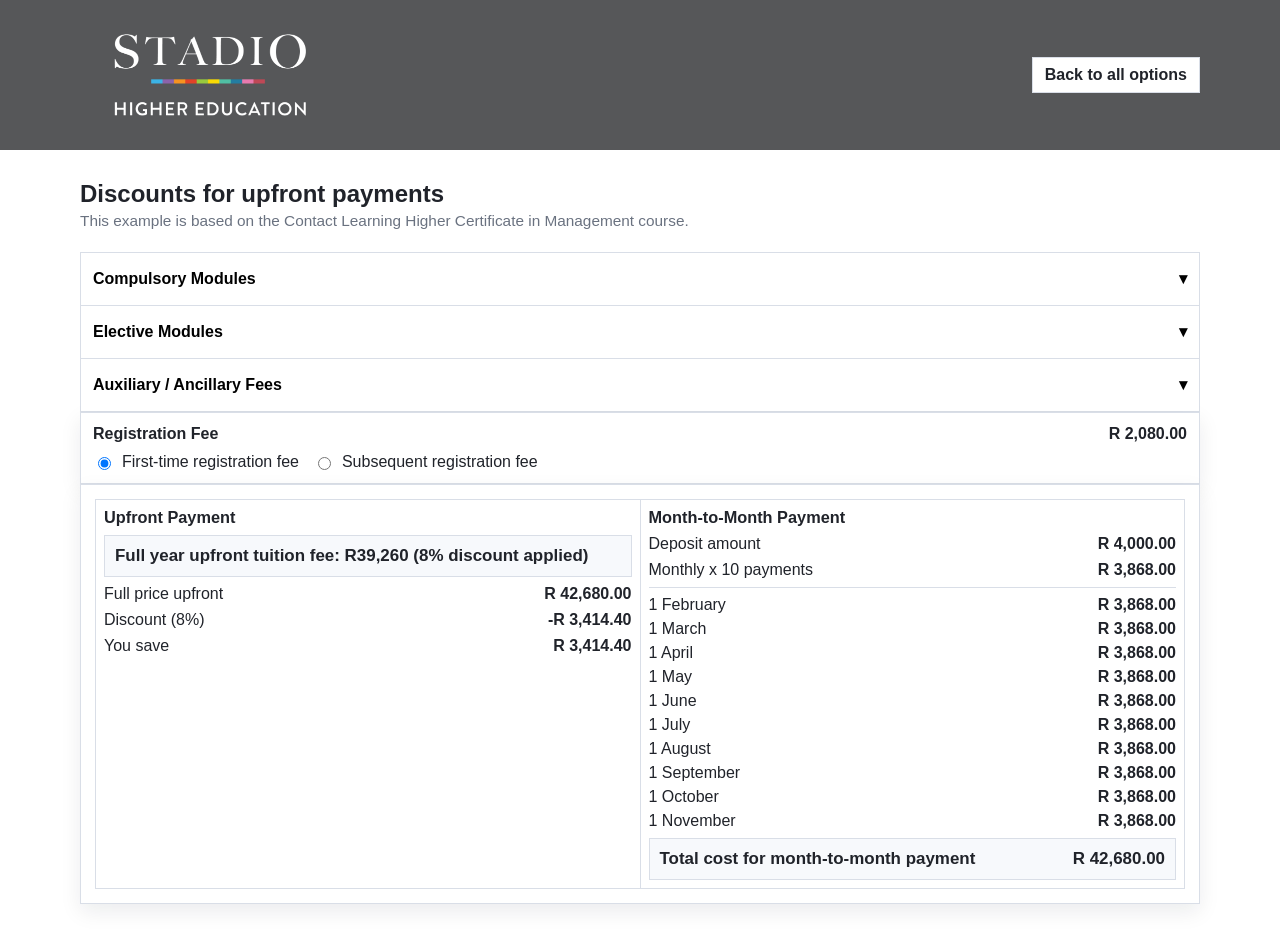
==== option-1.html @ c09cb2d3 "Update to landing and clean up of option 1" ====
<!doctype html>
<html lang="en">
<head>
  <meta charset="UTF-8" />
  <meta name="viewport" content="width=device-width, initial-scale=1.0" />
  <title>Option 1 | Fixed Discount View</title>
  <link rel="stylesheet" href="styles.css" />
</head>
<body>
  <header class="site-nav">
    <div class="shell">
      <div class="topbar">
        <img class="logo" src="stadio-logo-nav.png" alt="Stadio Higher Education logo" />
        <a class="back-link" href="index.html">Back to all options</a>
      </div>
    </div>
  </header>

  <main class="shell page-main">

    <section class="option1-heading-strip">
      <h1>Discounts for upfront payments</h1>
      <p class="option1-course-note">This example is based on the Contact Learning Higher Certificate in Management course.</p>
    </section>

    <section class="prototype opt1-edge">
      <section class="accordion">
        <button class="acc-btn" type="button" data-acc="opt1-compulsory-panel">Compulsory Modules <span>▾</span></button>
        <div class="acc-panel" id="opt1-compulsory-panel">
          <div class="option-list">
            <div class="option-item"><span>Entrepreneurship</span><strong>~R6,540</strong></div>
            <div class="option-item"><span>Fundamentals of Business Communication</span><strong>~R6,540</strong></div>
            <div class="option-item"><span>Fundamentals of Business Studies</span><strong>~R6,540</strong></div>
            <div class="option-item"><span>Management</span><strong>~R6,540</strong></div>
            <div class="option-item"><span>Project Management 1</span><strong>~R6,540</strong></div>
          </div>
        </div>
      </section>

      <section class="accordion">
        <button class="acc-btn" type="button" data-acc="opt1-elective-panel">Elective Modules <span>▾</span></button>
        <div class="acc-panel" id="opt1-elective-panel">
          <div class="option-list" id="opt1-electives">
            <div class="option-item"><label><input type="checkbox" data-price="6550" /> Introduction to Business Law</label><strong>~R6,550</strong></div>
            <div class="option-item"><label><input type="checkbox" data-price="6550" /> Logistics Management 1</label><strong>~R6,550</strong></div>
            <div class="option-item"><label><input type="checkbox" data-price="6550" /> Marketing Management</label><strong>~R6,550</strong></div>
          </div>
        </div>
      </section>

      <section class="accordion">
        <button class="acc-btn" type="button" data-acc="opt1-fee-panel">Auxiliary / Ancillary Fees <span>▾</span></button>
        <div class="acc-panel" id="opt1-fee-panel">
          <div class="option-list" id="opt1-fees">
            <div class="option-item"><label><input type="checkbox" data-price="900" /> Credit Accumulation and Transfer</label><strong>R900.00</strong></div>
            <div class="option-item"><label><input type="checkbox" data-price="1040" /> Recognition of Prior Learning</label><strong>R1,040.00</strong></div>
          </div>
        </div>
      </section>
    </section>

    <section class="registration-card opt1-registration" id="opt1-registration-card">
      <div class="registration-header-row">
        <div class="registration-title">Registration Fee</div>
        <div class="registration-header-amount" id="opt1-registration-value">R2,080.00</div>
      </div>
      <div class="registration-options">
        <label><input type="radio" name="opt1-registration" value="2080" checked /> First-time registration fee</label>
        <label><input type="radio" name="opt1-registration" value="2080" /> Subsequent registration fee</label>
      </div>
    </section>

    <section class="prototype opt1-pricing">
      <div class="split">
        <article class="col">
          <h3>Upfront Payment</h3>
          <div class="highlight">Full year upfront tuition fee: R39,260 (8% discount applied)</div>
          <div class="value-row"><span>Full price upfront</span><strong id="opt1-full-price">R42,680.00</strong></div>
          <div class="value-row"><span>Discount (8%)</span><strong id="opt1-discount-value">-R3,420.00</strong></div>
          <div class="value-row"><span>You save</span><strong id="opt1-save-value">R3,420.00</strong></div>
        </article>

        <article class="col">
          <h3>Month-to-Month Payment</h3>
          <div class="value-row"><span>Deposit amount</span><strong id="opt1-deposit">R4,000.00</strong></div>
          <div class="value-row"><span>Monthly x 10 payments</span><strong id="opt1-monthly">R3,868.00</strong></div>
          <div class="schedule-list" id="opt1-schedule"></div>
          <div class="highlight label-row">
            <span>Total cost for month-to-month payment</span>
            <strong id="opt1-monthly-total">R42,680.00</strong>
          </div>
        </article>
      </div>
    </section>
  </main>

  <script src="prototypes.js"></script>
</body>
</html>
---- styles.css ----
:root {
  --ink: #20232a;
  --muted: #6a7280;
  --line: #d9dee7;
  --panel: #ffffff;
  --soft: #f7f9fc;
  --btn: #565759;
  --shadow: 0 8px 20px rgba(16, 24, 40, 0.08);
}

* {
  box-sizing: border-box;
  border-radius: 0;
}

html,
body {
  margin: 0;
  padding: 0;
}

body {
  font-family: "Brandon Grotesque", Arial, sans-serif;
  color: var(--ink);
  background: #ffffff;
}

a {
  color: inherit;
  text-decoration: none;
}

.shell {
  width: min(1120px, 94vw);
  margin: 24px auto 36px;
}

.topbar {
  display: flex;
  align-items: center;
  justify-content: space-between;
  gap: 12px;
}

.logo {
  width: 260px;
  height: auto;
  display: block;
}

.back-link {
  border: 1px solid var(--line);
  padding: 8px 12px;
  background: #fff;
  font-weight: 600;
}

.site-nav {
  width: 100%;
  background: #565759;
}

.site-nav .shell {
  margin: 0 auto;
}

.site-nav .topbar {
  min-height: 74px;
}

.site-nav .back-link {
  background: #fff;
}

.page-main {
  margin-top: 20px;
}

.landing-main .standalone-heading {
  padding-top: 30px;
}

.standalone-heading {
  margin: 0 0 8px;
  font-size: clamp(1.6rem, 2.8vw, 2.15rem);
  font-weight: 700;
}

.standalone-subtext {
  margin: 0 0 18px;
  color: var(--muted);
  font-size: 1rem;
}

.cards {
  display: flex;
  flex-wrap: wrap;
  gap: 16px;
}

.card {
  flex: 1 1 calc(50% - 8px);
  min-width: 290px;
  border: 1px solid var(--line);
  background: #fff;
  padding: 16px;
  display: flex;
  flex-direction: column;
  gap: 10px;
  box-shadow: var(--shadow);
}

.card h2 {
  margin: 0;
  font-size: 1.12rem;
}

.card p {
  margin: 0;
  color: var(--muted);
}

.landing-main .card p {
  padding-bottom: 10px;
}

.btn,
button.btn {
  margin-top: auto;
  align-self: flex-start;
  min-height: 42px;
  min-width: 150px;
  padding: 0 16px;
  border: 1px solid var(--btn);
  background: var(--btn);
  color: #fff;
  font-weight: 700;
  letter-spacing: 0.02em;
  text-transform: uppercase;
  font-size: 0.8rem;
  cursor: pointer;
  display: inline-flex;
  align-items: center;
  justify-content: center;
  line-height: 1;
  text-align: center;
}

.landing-main .card .btn {
  margin-top: 10px;
}

.landing-main .standalone-subtext {
  padding-bottom: 14px;
  margin-bottom: 24px;
}

.landing-main .cards {
  padding-top: 8px;
}

.page-head {
  border: 1px solid var(--line);
  background: #fff;
  padding: 16px;
  margin-bottom: 14px;
  box-shadow: var(--shadow);
}

.page-head h1 {
  margin: 0 0 6px;
  font-size: clamp(1.35rem, 2.4vw, 1.9rem);
}

.page-head p {
  margin: 0;
  color: var(--muted);
}

.prototype {
  border: 1px solid var(--line);
  background: #fff;
  padding: 14px;
  display: flex;
  flex-direction: column;
  gap: 12px;
  box-shadow: var(--shadow);
}

.accordion {
  border: 1px solid var(--line);
  border-bottom: 0;
  background: #fff;
}

.accordion:last-child {
  border-bottom: 1px solid var(--line);
}

.acc-btn {
  width: 100%;
  border: 0;
  min-height: 52px;
  padding: 0 12px;
  background: #fff;
  font-weight: 700;
  text-align: left;
  display: flex;
  align-items: center;
  justify-content: space-between;
  cursor: pointer;
}

.acc-panel {
  display: none;
  border-top: 1px solid var(--line);
  background: var(--soft);
  padding: 10px;
}

.acc-panel.open {
  display: block;
}

.option-list {
  display: flex;
  flex-direction: column;
  gap: 8px;
}

.option-item {
  border: 1px solid var(--line);
  background: #fff;
  padding: 10px;
  display: flex;
  justify-content: space-between;
  align-items: center;
  gap: 8px;
}

.option-item label {
  display: inline-flex;
  align-items: center;
  gap: 8px;
}

.option-item input[type="checkbox"],
.option-item input[type="radio"] {
  accent-color: #2f343d;
}

.registration-card {
  border: 1px solid var(--line);
  background: #fff;
  padding: 12px;
  display: flex;
  flex-direction: column;
  gap: 10px;
  box-shadow: var(--shadow);
}

.registration-title {
  font-size: 1rem;
  font-weight: 700;
}

.registration-header-row {
  display: flex;
  align-items: center;
  justify-content: space-between;
  gap: 10px;
}

.registration-header-amount {
  font-size: 1rem;
  font-weight: 700;
}

.registration-options {
  display: flex;
  flex-wrap: wrap;
  gap: 14px;
}

.registration-options label {
  display: inline-flex;
  align-items: center;
  gap: 8px;
  font-weight: 600;
}

.registration-selected {
  font-weight: 700;
  color: #303844;
}

.controls {
  border: 1px solid var(--line);
  background: var(--soft);
  padding: 10px;
  display: flex;
  flex-wrap: wrap;
  gap: 12px;
}

.control {
  display: flex;
  align-items: center;
  gap: 8px;
  flex-wrap: wrap;
}

.control label {
  font-weight: 600;
}

input,
select,
button {
  font: inherit;
}

input[type="number"],
select {
  min-height: 38px;
  border: 1px solid var(--line);
  padding: 0 10px;
  background: #fff;
}

.split {
  display: flex;
  border: 1px solid var(--line);
}

.col {
  flex: 1;
  border-right: 1px solid var(--line);
  background: #fff;
  padding: 12px;
  display: flex;
  flex-direction: column;
  gap: 10px;
}

.col:last-child {
  border-right: 0;
}

.col h3 {
  margin: 0;
  font-size: 1.02rem;
}

.label-row,
.value-row {
  display: flex;
  justify-content: space-between;
  align-items: center;
  gap: 8px;
}

.small {
  color: var(--muted);
  font-size: 0.92rem;
}

.big {
  font-size: clamp(1.45rem, 2.8vw, 2.1rem);
  font-weight: 700;
}

.highlight {
  border: 1px solid var(--line);
  background: var(--soft);
  padding: 10px;
  font-size: 1.06rem;
  font-weight: 700;
}

.schedule-list {
  border-top: 1px solid var(--line);
  padding-top: 8px;
  display: flex;
  flex-direction: column;
  gap: 6px;
}

.schedule-item {
  display: flex;
  justify-content: space-between;
  gap: 8px;
}

.tab-row {
  display: flex;
  border: 1px solid var(--line);
}

.tab-btn {
  flex: 1;
  min-height: 44px;
  border: 0;
  border-right: 1px solid var(--line);
  background: #fff;
  font-weight: 700;
  cursor: pointer;
  display: inline-flex;
  align-items: center;
  justify-content: center;
  line-height: 1;
}

.tab-btn:last-child {
  border-right: 0;
}

.tab-btn.active {
  background: #ebeff6;
}

.hidden {
  display: none;
}

.row {
  border: 1px solid var(--line);
  background: #fff;
  padding: 12px;
  display: flex;
  justify-content: space-between;
  align-items: center;
  gap: 10px;
}

.option1-heading-strip {
  padding: 10px 0;
  margin-bottom: 12px;
}

.option1-heading-strip h1 {
  margin: 0;
  font-size: clamp(1.2rem, 2vw, 1.5rem);
  font-weight: 700;
  text-transform: none;
}

.prototype.opt1-edge {
  padding: 0;
  gap: 0;
  box-shadow: none;
}

.prototype.opt1-edge .accordion {
  border-left: 0;
  border-right: 0;
}

.prototype.opt1-edge .accordion:first-child {
  border-top: 0;
}

.prototype.opt1-edge .accordion:last-child {
  border-bottom: 0;
}

.registration-card.opt1-registration .registration-options label {
  font-weight: 400;
}

.option1-course-note {
  margin: 4px 0 0;
  color: var(--muted);
  font-size: 0.96rem;
}

.opt1-pricing .col {
  padding: 8px;
  gap: 8px;
}

.option1-inline-controls {
  display: flex;
  flex-wrap: wrap;
  gap: 8px 12px;
  padding-bottom: 4px;
}

.option1-inline-controls .control label {
  font-weight: 500;
}

.footer-total {
  border: 1px solid var(--line);
  background: #f3f6fb;
  padding: 12px;
  font-size: 1.1rem;
  font-weight: 700;
  display: flex;
  justify-content: space-between;
}

@media (max-width: 860px) {
  .split {
    flex-direction: column;
  }

  .col {
    border-right: 0;
    border-bottom: 1px solid var(--line);
  }

  .col:last-child {
    border-bottom: 0;
  }
}

@media (max-width: 760px) {
  .shell {
    width: 100%;
    margin: 0;
    padding: 10px;
  }

  .logo {
    width: 200px;
  }

  .cards {
    flex-direction: column;
  }

  .card {
    min-width: 0;
  }

  .topbar {
    flex-direction: column;
    align-items: flex-start;
    justify-content: center;
    padding: 10px 0;
  }

  .registration-options {
    flex-direction: column;
    gap: 8px;
  }
}
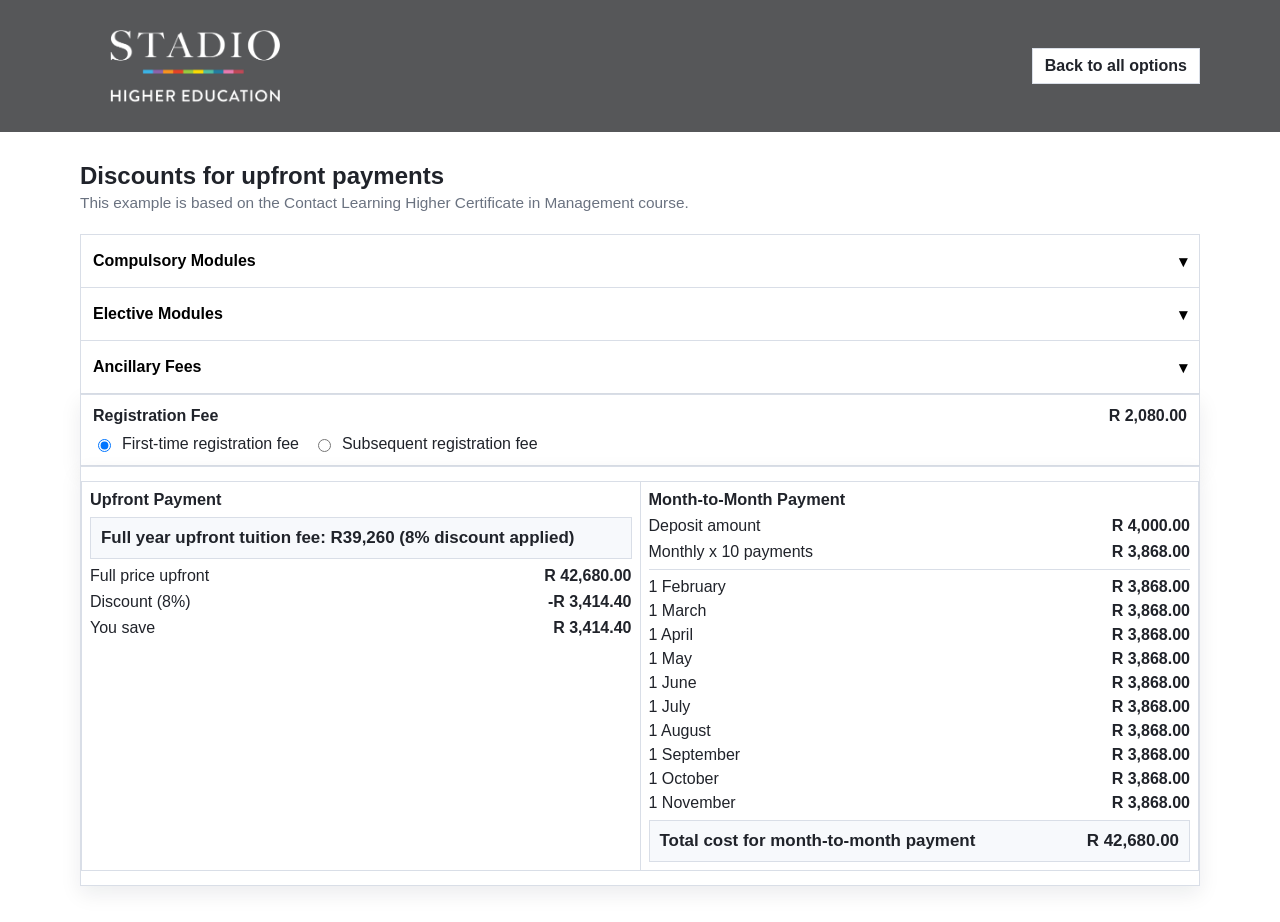
==== commit c9714a3c: "Updates to option 3" ====
--- a/option-1.html
+++ b/option-1.html
@@ -49,7 +49,7 @@
       </section>
 
       <section class="accordion">
-        <button class="acc-btn" type="button" data-acc="opt1-fee-panel">Auxiliary / Ancillary Fees <span>▾</span></button>
+        <button class="acc-btn" type="button" data-acc="opt1-fee-panel">Ancillary Fees <span>▾</span></button>
         <div class="acc-panel" id="opt1-fee-panel">
           <div class="option-list" id="opt1-fees">
             <div class="option-item"><label><input type="checkbox" data-price="900" /> Credit Accumulation and Transfer</label><strong>R900.00</strong></div>
@@ -66,12 +66,12 @@
       </div>
       <div class="registration-options">
         <label><input type="radio" name="opt1-registration" value="2080" checked /> First-time registration fee</label>
-        <label><input type="radio" name="opt1-registration" value="2080" /> Subsequent registration fee</label>
+        <label><input type="radio" name="opt1-registration" value="1080" /> Subsequent registration fee</label>
       </div>
     </section>
 
     <section class="prototype opt1-pricing">
-      <div class="split">
+      <div class="split edge-cards">
         <article class="col">
           <h3>Upfront Payment</h3>
           <div class="highlight">Full year upfront tuition fee: R39,260 (8% discount applied)</div>
--- a/styles.css
+++ b/styles.css
@@ -43,7 +43,7 @@
 }
 
 .logo {
-  width: 260px;
+  width: 230px;
   height: auto;
   display: block;
 }
@@ -167,6 +167,37 @@
   box-shadow: var(--shadow);
 }
 
+.plain-heading {
+  margin-bottom: 12px;
+}
+
+.plain-heading h1 {
+  margin: 0 0 6px;
+  font-size: clamp(1.35rem, 2.4vw, 1.9rem);
+}
+
+.plain-heading p {
+  margin: 0;
+  color: var(--muted);
+}
+
+.option2-head {
+  padding-top: 14px;
+}
+
+.option2-head .option1-course-note {
+  margin-bottom: 18px;
+}
+
+.option3-head {
+  padding-top: 18px;
+  margin-bottom: 18px;
+}
+
+.option3-head p {
+  margin-bottom: 18px;
+}
+
 .page-head h1 {
   margin: 0 0 6px;
   font-size: clamp(1.35rem, 2.4vw, 1.9rem);
@@ -333,6 +364,34 @@
   border: 1px solid var(--line);
 }
 
+.split.edge-cards {
+  margin-left: -14px;
+  margin-right: -14px;
+}
+
+.prototype.opt2-payment-wrap {
+  padding-top: 0;
+  padding-bottom: 0;
+}
+
+.prototype.opt3-payment-block {
+  padding: 0;
+  gap: 0;
+  margin-bottom: 18px;
+}
+
+.prototype.opt3-payment-block .tab-panel {
+  padding: 12px;
+}
+
+#opt3-core-root {
+  margin-bottom: 18px;
+}
+
+#opt3-focus-summary {
+  margin-top: 10px;
+}
+
 .col {
   flex: 1;
   border-right: 1px solid var(--line);
@@ -350,6 +409,23 @@
 .col h3 {
   margin: 0;
   font-size: 1.02rem;
+}
+
+.heading-action-row {
+  display: flex;
+  align-items: center;
+  justify-content: space-between;
+  gap: 10px;
+}
+
+.inline-action {
+  border: 0;
+  background: transparent;
+  padding: 0;
+  color: var(--ink);
+  text-decoration: underline;
+  font-weight: 700;
+  cursor: pointer;
 }
 
 .label-row,
@@ -451,6 +527,24 @@
   box-shadow: none;
 }
 
+.prototype.edge-accordions {
+  padding: 0;
+  gap: 0;
+}
+
+.prototype.edge-accordions .accordion {
+  border-left: 0;
+  border-right: 0;
+}
+
+.prototype.edge-accordions .accordion:first-child {
+  border-top: 0;
+}
+
+.prototype.edge-accordions .accordion:last-child {
+  border-bottom: 0;
+}
+
 .prototype.opt1-edge .accordion {
   border-left: 0;
   border-right: 0;
@@ -488,6 +582,30 @@
 
 .option1-inline-controls .control label {
   font-weight: 500;
+}
+
+.duration-plain {
+  font-weight: 400;
+  color: var(--ink);
+}
+
+.selection-summary {
+  border: 1px solid var(--line);
+  background: #fff;
+  padding: 10px;
+  display: flex;
+  flex-direction: column;
+  gap: 8px;
+}
+
+.selection-summary h4 {
+  margin: 0;
+  font-size: 1rem;
+}
+
+.selection-summary ul {
+  margin: 0;
+  padding-left: 18px;
 }
 
 .footer-total {
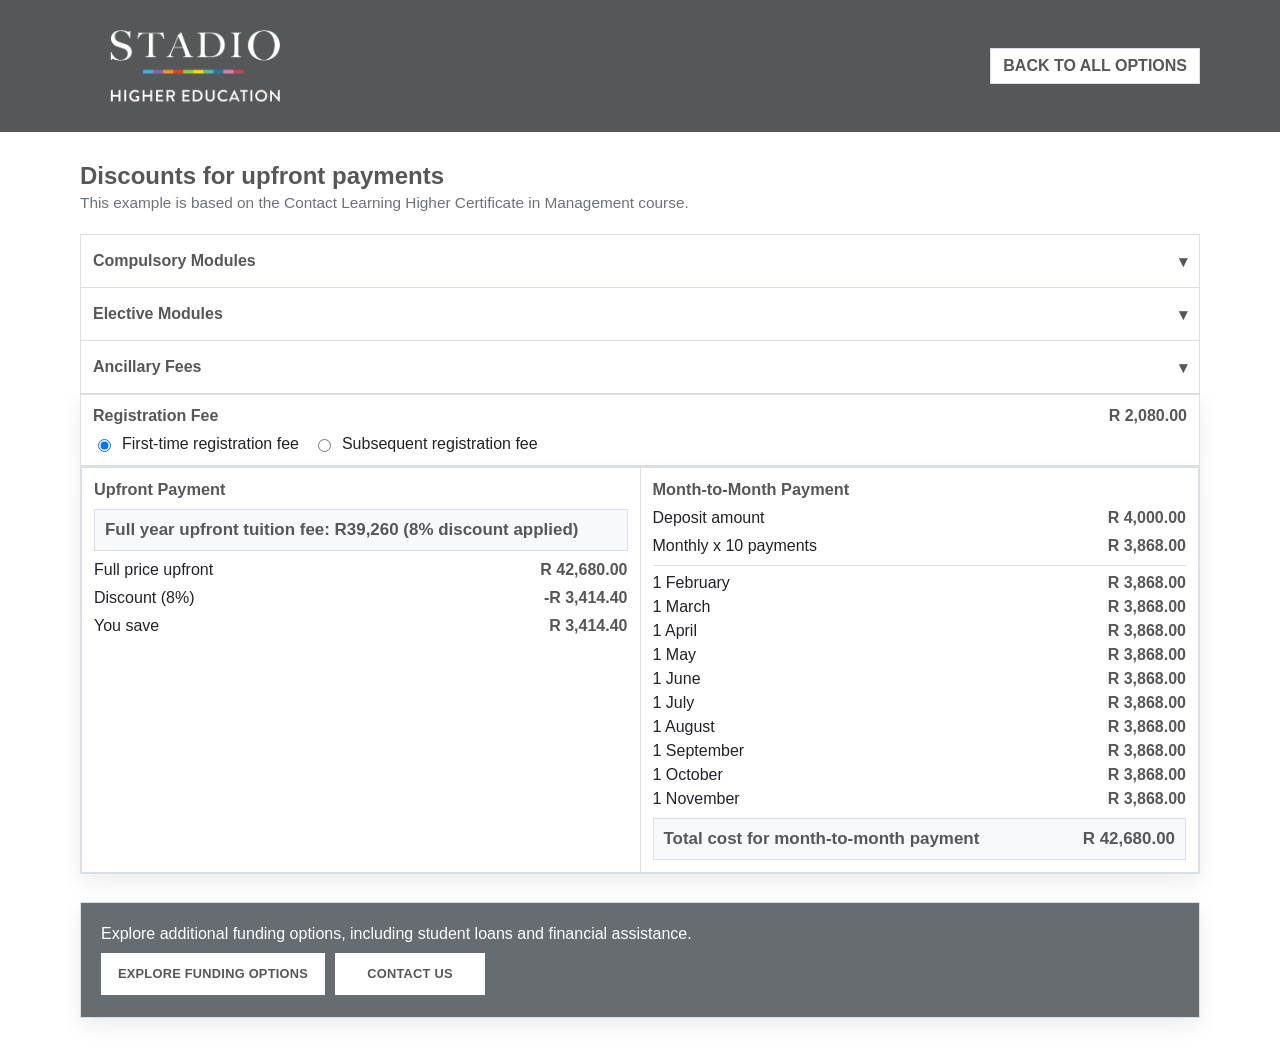
==== commit 077d04b9: "Ui adjustments to align better to brand" ====
--- a/option-1.html
+++ b/option-1.html
@@ -92,6 +92,14 @@
         </article>
       </div>
     </section>
+
+    <section class="funding-banner">
+      <p>Explore additional funding options, including student loans and financial assistance.</p>
+      <div class="funding-actions">
+        <a class="btn" href="https://stadio.ac.za/student-funding" target="_blank" rel="noopener noreferrer">Explore Funding Options</a>
+        <a class="btn" href="https://stadio.ac.za/contact-us" target="_blank" rel="noopener noreferrer">Contact Us</a>
+      </div>
+    </section>
   </main>
 
   <script src="prototypes.js"></script>
--- a/styles.css
+++ b/styles.css
@@ -25,6 +25,10 @@
   background: #ffffff;
 }
 
+h1 {
+  color: #565759;
+}
+
 a {
   color: inherit;
   text-decoration: none;
@@ -53,6 +57,8 @@
   padding: 8px 12px;
   background: #fff;
   font-weight: 600;
+  color: #565759;
+  text-transform: uppercase;
 }
 
 .site-nav {
@@ -84,6 +90,7 @@
   margin: 0 0 8px;
   font-size: clamp(1.6rem, 2.8vw, 2.15rem);
   font-weight: 700;
+  color: #565759;
 }
 
 .standalone-subtext {
@@ -112,7 +119,8 @@
 
 .card h2 {
   margin: 0;
-  font-size: 1.12rem;
+  font-size: 18px;
+  color: #565759;
 }
 
 .card p {
@@ -198,6 +206,14 @@
   margin-bottom: 18px;
 }
 
+.option4-head {
+  padding-top: 18px;
+}
+
+.option4-head p {
+  margin-bottom: 18px;
+}
+
 .page-head h1 {
   margin: 0 0 6px;
   font-size: clamp(1.35rem, 2.4vw, 1.9rem);
@@ -235,6 +251,7 @@
   padding: 0 12px;
   background: #fff;
   font-weight: 700;
+  color: #565759;
   text-align: left;
   display: flex;
   align-items: center;
@@ -290,9 +307,16 @@
   box-shadow: var(--shadow);
 }
 
+#opt1-registration-card,
+#opt2-registration-card {
+  border: 1px solid var(--line);
+  box-shadow: var(--shadow);
+}
+
 .registration-title {
   font-size: 1rem;
   font-weight: 700;
+  color: #565759;
 }
 
 .registration-header-row {
@@ -305,6 +329,7 @@
 .registration-header-amount {
   font-size: 1rem;
   font-weight: 700;
+  color: #565759;
 }
 
 .registration-options {
@@ -392,6 +417,33 @@
   margin-top: 10px;
 }
 
+.prototype.opt4-tabs-block {
+  padding: 0;
+  gap: 0;
+  margin-bottom: 14px;
+}
+
+.opt4-layout {
+  display: flex;
+  align-items: flex-start;
+  gap: 14px;
+}
+
+.opt4-layout #opt4-core-root {
+  flex: 1 1 auto;
+}
+
+.opt4-cart {
+  width: min(360px, 100%);
+  flex: 0 0 340px;
+  position: sticky;
+  top: 16px;
+}
+
+.opt4-results {
+  margin-top: 14px;
+}
+
 .col {
   flex: 1;
   border-right: 1px solid var(--line);
@@ -409,6 +461,7 @@
 .col h3 {
   margin: 0;
   font-size: 1.02rem;
+  color: #565759;
 }
 
 .heading-action-row {
@@ -444,6 +497,7 @@
 .big {
   font-size: clamp(1.45rem, 2.8vw, 2.1rem);
   font-weight: 700;
+  color: #565759;
 }
 
 .highlight {
@@ -452,6 +506,7 @@
   padding: 10px;
   font-size: 1.06rem;
   font-weight: 700;
+  color: #565759;
 }
 
 .schedule-list {
@@ -480,6 +535,7 @@
   border-right: 1px solid var(--line);
   background: #fff;
   font-weight: 700;
+  color: #565759;
   cursor: pointer;
   display: inline-flex;
   align-items: center;
@@ -507,6 +563,11 @@
   justify-content: space-between;
   align-items: center;
   gap: 10px;
+}
+
+.opt3-results #tab-monthly .row,
+#opt4-monthly-view-wrap .row {
+  border: 0;
 }
 
 .option1-heading-strip {
@@ -569,8 +630,17 @@
 }
 
 .opt1-pricing .col {
-  padding: 8px;
-  gap: 8px;
+  padding: 12px;
+  gap: 10px;
+}
+
+.prototype.opt1-pricing {
+  padding: 0;
+}
+
+.opt1-pricing .split.edge-cards {
+  margin-left: 0;
+  margin-right: 0;
 }
 
 .option1-inline-controls {
@@ -608,6 +678,40 @@
   padding-left: 18px;
 }
 
+.funding-banner {
+  border: 1px solid var(--line);
+  background: #676c70;
+  padding: 22px 20px;
+  margin-top: 28px;
+  box-shadow: var(--shadow);
+}
+
+.funding-banner p {
+  margin: 0 0 10px;
+  color: #fff;
+}
+
+.funding-actions {
+  display: flex;
+  flex-wrap: wrap;
+  gap: 10px;
+}
+
+.funding-banner .btn,
+.funding-banner button.btn {
+  background: #fff;
+  border-color: #fff;
+  color: #565759;
+}
+
+.option-item strong,
+.value-row strong,
+.label-row strong,
+.schedule-item strong,
+.footer-total strong {
+  color: #565759;
+}
+
 .footer-total {
   border: 1px solid var(--line);
   background: #f3f6fb;
@@ -630,6 +734,16 @@
 
   .col:last-child {
     border-bottom: 0;
+  }
+
+  .opt4-layout {
+    flex-direction: column;
+  }
+
+  .opt4-cart {
+    width: 100%;
+    flex: 1 1 auto;
+    position: static;
   }
 }
 
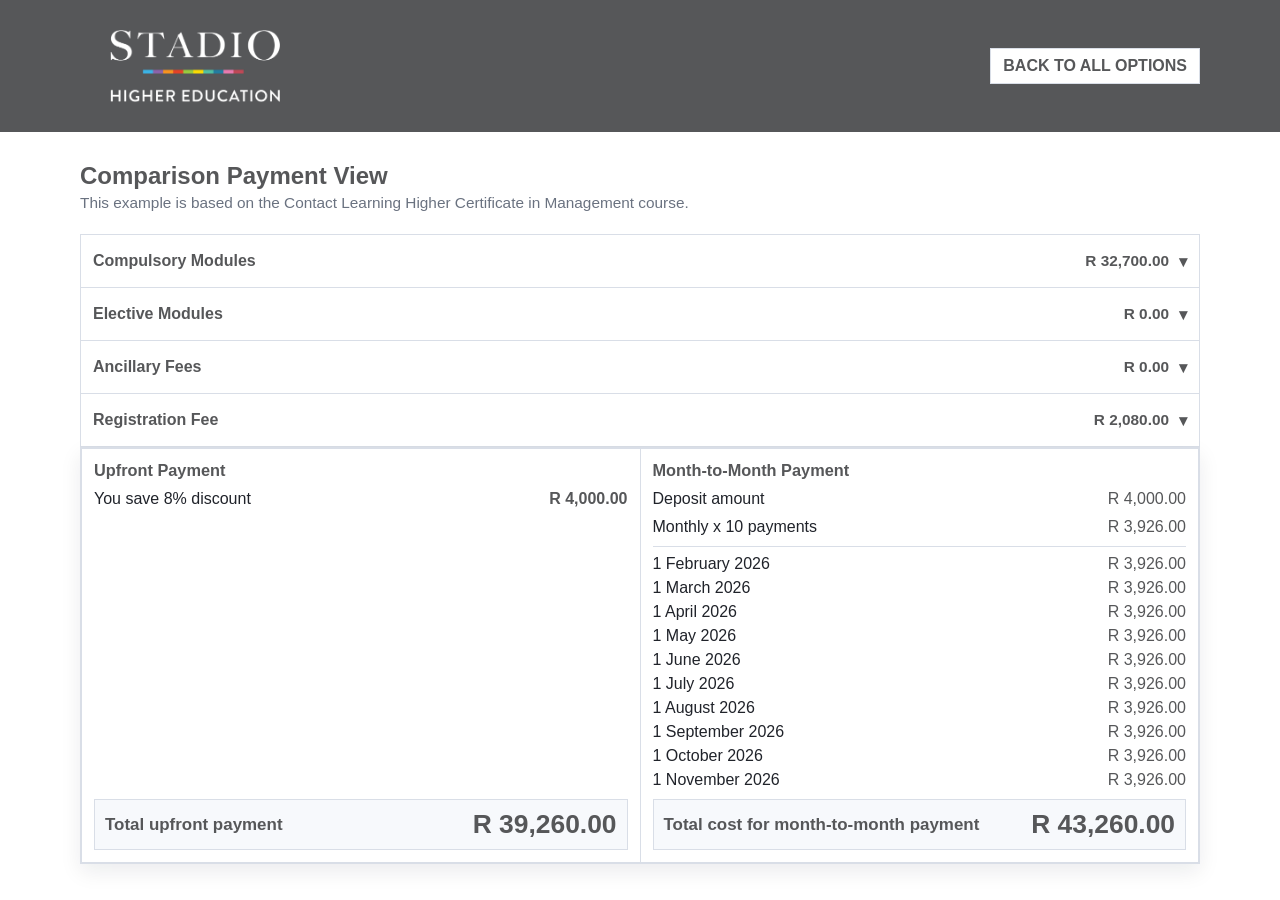
==== commit 29ed6d07: "Simplify down to three options" ====
--- a/option-1.html
+++ b/option-1.html
@@ -3,7 +3,7 @@
 <head>
   <meta charset="UTF-8" />
   <meta name="viewport" content="width=device-width, initial-scale=1.0" />
-  <title>Option 1 | Fixed Discount View</title>
+  <title>Option 1 | Comparison Payment View</title>
   <link rel="stylesheet" href="styles.css" />
 </head>
 <body>
@@ -19,13 +19,16 @@
   <main class="shell page-main">
 
     <section class="option1-heading-strip">
-      <h1>Discounts for upfront payments</h1>
+      <h1>Comparison Payment View</h1>
       <p class="option1-course-note">This example is based on the Contact Learning Higher Certificate in Management course.</p>
     </section>
 
     <section class="prototype opt1-edge">
       <section class="accordion">
-        <button class="acc-btn" type="button" data-acc="opt1-compulsory-panel">Compulsory Modules <span>▾</span></button>
+        <button class="acc-btn" type="button" data-acc="opt1-compulsory-panel">
+          <span>Compulsory Modules</span>
+          <span class="acc-meta"><strong id="opt1-compulsory-total">R32,700.00</strong><span>▾</span></span>
+        </button>
         <div class="acc-panel" id="opt1-compulsory-panel">
           <div class="option-list">
             <div class="option-item"><span>Entrepreneurship</span><strong>~R6,540</strong></div>
@@ -38,7 +41,10 @@
       </section>
 
       <section class="accordion">
-        <button class="acc-btn" type="button" data-acc="opt1-elective-panel">Elective Modules <span>▾</span></button>
+        <button class="acc-btn" type="button" data-acc="opt1-elective-panel">
+          <span>Elective Modules</span>
+          <span class="acc-meta"><strong id="opt1-elective-total">R0.00</strong><span>▾</span></span>
+        </button>
         <div class="acc-panel" id="opt1-elective-panel">
           <div class="option-list" id="opt1-electives">
             <div class="option-item"><label><input type="checkbox" data-price="6550" /> Introduction to Business Law</label><strong>~R6,550</strong></div>
@@ -49,7 +55,10 @@
       </section>
 
       <section class="accordion">
-        <button class="acc-btn" type="button" data-acc="opt1-fee-panel">Ancillary Fees <span>▾</span></button>
+        <button class="acc-btn" type="button" data-acc="opt1-fee-panel">
+          <span>Ancillary Fees</span>
+          <span class="acc-meta"><strong id="opt1-fee-total">R0.00</strong><span>▾</span></span>
+        </button>
         <div class="acc-panel" id="opt1-fee-panel">
           <div class="option-list" id="opt1-fees">
             <div class="option-item"><label><input type="checkbox" data-price="900" /> Credit Accumulation and Transfer</label><strong>R900.00</strong></div>
@@ -57,47 +66,42 @@
           </div>
         </div>
       </section>
-    </section>
 
-    <section class="registration-card opt1-registration" id="opt1-registration-card">
-      <div class="registration-header-row">
-        <div class="registration-title">Registration Fee</div>
-        <div class="registration-header-amount" id="opt1-registration-value">R2,080.00</div>
-      </div>
-      <div class="registration-options">
-        <label><input type="radio" name="opt1-registration" value="2080" checked /> First-time registration fee</label>
-        <label><input type="radio" name="opt1-registration" value="1080" /> Subsequent registration fee</label>
-      </div>
+      <section class="accordion">
+        <button class="acc-btn" type="button" data-acc="opt1-registration-panel">
+          <span>Registration Fee</span>
+          <span class="acc-meta"><strong id="opt1-registration-value">R2,080.00</strong><span>▾</span></span>
+        </button>
+        <div class="acc-panel" id="opt1-registration-panel">
+          <div class="registration-options opt1-registration-options">
+            <label><input type="radio" name="opt1-registration" value="2080" checked /> First-time registration fee</label>
+            <label><input type="radio" name="opt1-registration" value="1080" /> Subsequent registration fee</label>
+          </div>
+        </div>
+      </section>
     </section>
 
     <section class="prototype opt1-pricing">
       <div class="split edge-cards">
         <article class="col">
           <h3>Upfront Payment</h3>
-          <div class="highlight">Full year upfront tuition fee: R39,260 (8% discount applied)</div>
-          <div class="value-row"><span>Full price upfront</span><strong id="opt1-full-price">R42,680.00</strong></div>
-          <div class="value-row"><span>Discount (8%)</span><strong id="opt1-discount-value">-R3,420.00</strong></div>
-          <div class="value-row"><span>You save</span><strong id="opt1-save-value">R3,420.00</strong></div>
+          <div class="value-row"><span>You save 8% discount</span><strong id="opt1-save-value">R4,000.00</strong></div>
+          <div class="highlight label-row opt1-total-row">
+            <span>Total upfront payment</span>
+            <strong id="opt1-full-price" class="opt1-total-amount">R39,260.00</strong>
+          </div>
         </article>
 
         <article class="col">
           <h3>Month-to-Month Payment</h3>
-          <div class="value-row"><span>Deposit amount</span><strong id="opt1-deposit">R4,000.00</strong></div>
-          <div class="value-row"><span>Monthly x 10 payments</span><strong id="opt1-monthly">R3,868.00</strong></div>
+          <div class="value-row"><span>Deposit amount</span><span id="opt1-deposit" class="opt1-regular-amount">R4,000.00</span></div>
+          <div class="value-row"><span>Monthly x 10 payments</span><span id="opt1-monthly" class="opt1-regular-amount">R3,868.00</span></div>
           <div class="schedule-list" id="opt1-schedule"></div>
-          <div class="highlight label-row">
+          <div class="highlight label-row opt1-total-row">
             <span>Total cost for month-to-month payment</span>
-            <strong id="opt1-monthly-total">R42,680.00</strong>
+            <strong id="opt1-monthly-total" class="opt1-total-amount">R42,680.00</strong>
           </div>
         </article>
-      </div>
-    </section>
-
-    <section class="funding-banner">
-      <p>Explore additional funding options, including student loans and financial assistance.</p>
-      <div class="funding-actions">
-        <a class="btn" href="https://stadio.ac.za/student-funding" target="_blank" rel="noopener noreferrer">Explore Funding Options</a>
-        <a class="btn" href="https://stadio.ac.za/contact-us" target="_blank" rel="noopener noreferrer">Contact Us</a>
       </div>
     </section>
   </main>
--- a/styles.css
+++ b/styles.css
@@ -165,6 +165,12 @@
 
 .landing-main .cards {
   padding-top: 8px;
+  flex-wrap: nowrap;
+}
+
+.landing-main .card {
+  flex: 1 1 0;
+  min-width: 0;
 }
 
 .page-head {
@@ -195,6 +201,30 @@
 
 .option2-head .option1-course-note {
   margin-bottom: 18px;
+}
+
+.opt2-page .prototype {
+  padding: 15px;
+}
+
+.opt2-page .acc-btn {
+  padding: 0 15px;
+}
+
+.opt2-page .acc-panel {
+  padding: 15px;
+}
+
+.opt2-page .option-item {
+  padding: 15px;
+}
+
+.opt2-page .col {
+  padding: 15px;
+}
+
+.opt2-page .row {
+  padding: 15px;
 }
 
 .option3-head {
@@ -259,6 +289,17 @@
   cursor: pointer;
 }
 
+.acc-meta {
+  display: inline-flex;
+  align-items: center;
+  gap: 10px;
+}
+
+.acc-meta strong {
+  font-size: 0.96rem;
+  color: #565759;
+}
+
 .acc-panel {
   display: none;
   border-top: 1px solid var(--line);
@@ -399,6 +440,11 @@
   padding-bottom: 0;
 }
 
+.opt2-page .prototype.opt2-payment-wrap {
+  padding-top: 0;
+  padding-bottom: 0;
+}
+
 .prototype.opt3-payment-block {
   padding: 0;
   gap: 0;
@@ -411,6 +457,10 @@
 
 #opt3-core-root {
   margin-bottom: 18px;
+}
+
+.opt3-results {
+  margin-top: 18px;
 }
 
 #opt3-focus-summary {
@@ -565,8 +615,8 @@
   gap: 10px;
 }
 
-.opt3-results #tab-monthly .row,
-#opt4-monthly-view-wrap .row {
+.opt3-results #tab-upfront .row,
+.opt3-results #tab-monthly .row {
   border: 0;
 }
 
@@ -641,6 +691,124 @@
 .opt1-pricing .split.edge-cards {
   margin-left: 0;
   margin-right: 0;
+}
+
+.opt1-registration-options {
+  flex-direction: column;
+  align-items: flex-start;
+  gap: 10px;
+}
+
+.opt1-registration-options label {
+  font-weight: 400;
+}
+
+.opt1-total-row {
+  margin-top: auto;
+}
+
+.opt1-total-amount {
+  font-size: 1.65rem;
+  line-height: 1.1;
+}
+
+.opt1-regular-amount {
+  font-weight: 400;
+  color: #565759;
+}
+
+.opt1-pricing .schedule-item strong {
+  font-weight: 400;
+}
+
+.section-divider {
+  border-top: 1px solid var(--line);
+}
+
+.opt2-plan-total-row {
+  margin-top: 8px;
+  border-top: 1px solid var(--line);
+  padding-top: 10px;
+}
+
+.semester-divider {
+  border: 0;
+  padding: 8px 0;
+  margin: 8px 0;
+  color: #565759;
+  font-weight: 700;
+}
+
+.opt2-links-row {
+  display: flex;
+  align-items: center;
+  gap: 12px;
+  margin-top: 8px;
+}
+
+.opt2-plan-link-row {
+  margin-top: 8px;
+}
+
+.opt2-focus-control {
+  margin-top: 8px;
+}
+
+.opt2-registration-options {
+  gap: 18px;
+}
+
+.opt2-page .option-item.opt2-focus-row {
+  border: 0;
+  background: transparent;
+  padding-top: 2px;
+  padding-bottom: 2px;
+  padding-left: 0;
+  padding-right: 0;
+  margin: 0;
+  justify-content: space-between;
+  align-items: center;
+}
+
+.opt2-focus-row span {
+  color: #565759;
+  font-weight: 700;
+}
+
+.opt2-focus-row select {
+  min-width: 230px;
+  min-height: 34px;
+}
+
+.opt3-focus-row {
+  border: 0;
+  background: transparent;
+  padding-top: 2px;
+  padding-bottom: 2px;
+  padding-left: 0;
+  padding-right: 0;
+  margin: 0;
+  justify-content: space-between;
+  align-items: center;
+}
+
+.opt3-focus-row span {
+  color: #565759;
+  font-weight: 700;
+}
+
+.opt3-focus-row select {
+  min-width: 230px;
+  min-height: 34px;
+}
+
+.opt3-registration-options {
+  gap: 18px;
+}
+
+#opt2-breakdown-list {
+  border-top: 0;
+  padding-top: 8px;
 }
 
 .option1-inline-controls {
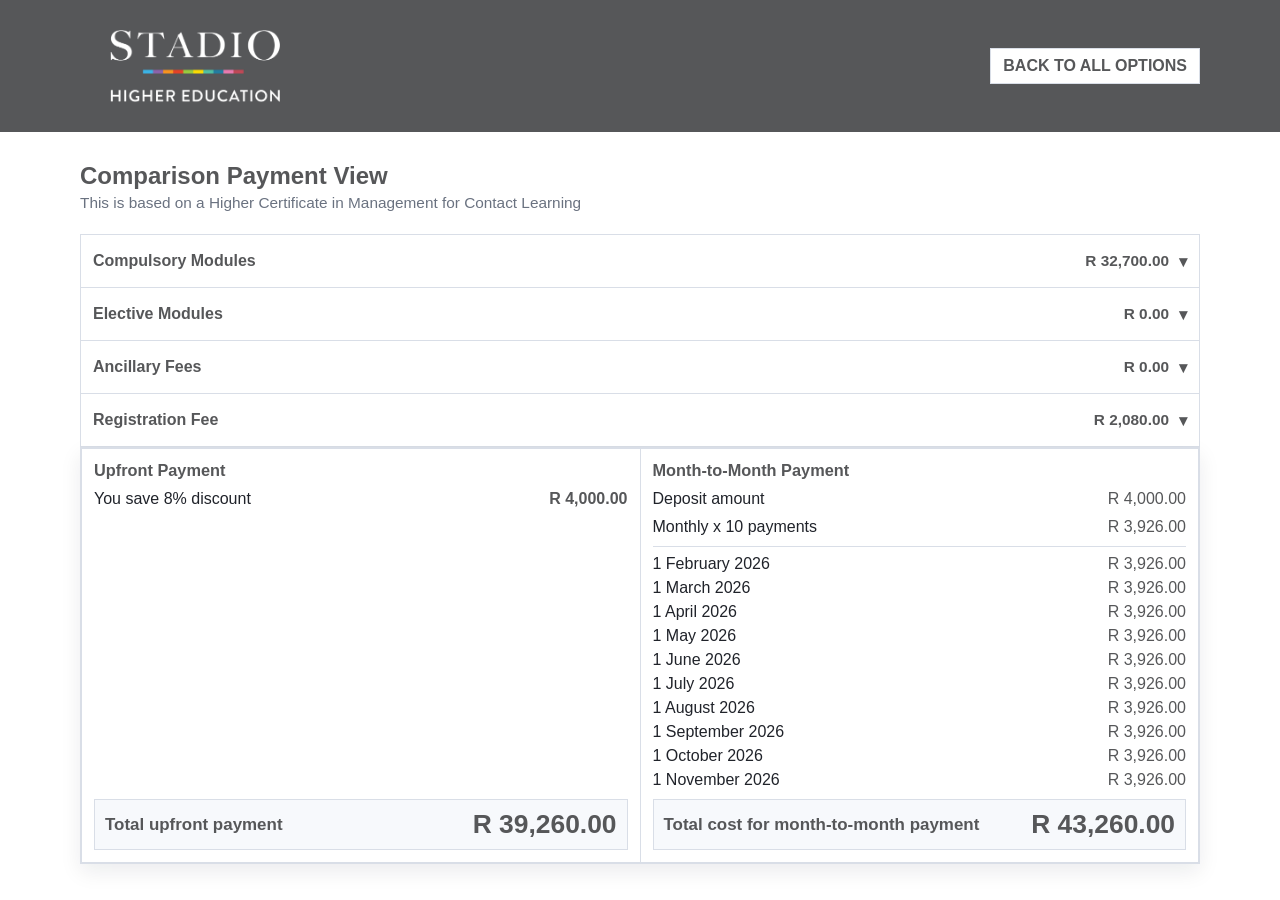
==== commit abf1eef6: "Accordion behaviour and ui clean up" ====
--- a/option-1.html
+++ b/option-1.html
@@ -20,42 +20,42 @@
 
     <section class="option1-heading-strip">
       <h1>Comparison Payment View</h1>
-      <p class="option1-course-note">This example is based on the Contact Learning Higher Certificate in Management course.</p>
+      <p class="option1-course-note">This is based on a Higher Certificate in Management for Contact Learning</p>
     </section>
 
     <section class="prototype opt1-edge">
       <section class="accordion">
-        <button class="acc-btn" type="button" data-acc="opt1-compulsory-panel">
+        <button class="acc-btn" type="button" data-acc="opt1-compulsory-panel" data-acc-group="opt1">
           <span>Compulsory Modules</span>
           <span class="acc-meta"><strong id="opt1-compulsory-total">R32,700.00</strong><span>▾</span></span>
         </button>
         <div class="acc-panel" id="opt1-compulsory-panel">
           <div class="option-list">
-            <div class="option-item"><span>Entrepreneurship</span><strong>~R6,540</strong></div>
-            <div class="option-item"><span>Fundamentals of Business Communication</span><strong>~R6,540</strong></div>
-            <div class="option-item"><span>Fundamentals of Business Studies</span><strong>~R6,540</strong></div>
-            <div class="option-item"><span>Management</span><strong>~R6,540</strong></div>
-            <div class="option-item"><span>Project Management 1</span><strong>~R6,540</strong></div>
+            <div class="option-item"><span>Entrepreneurship</span><strong>R6,540</strong></div>
+            <div class="option-item"><span>Fundamentals of Business Communication</span><strong>R6,540</strong></div>
+            <div class="option-item"><span>Fundamentals of Business Studies</span><strong>R6,540</strong></div>
+            <div class="option-item"><span>Management</span><strong>R6,540</strong></div>
+            <div class="option-item"><span>Project Management 1</span><strong>R6,540</strong></div>
           </div>
         </div>
       </section>
 
       <section class="accordion">
-        <button class="acc-btn" type="button" data-acc="opt1-elective-panel">
+        <button class="acc-btn" type="button" data-acc="opt1-elective-panel" data-acc-group="opt1">
           <span>Elective Modules</span>
           <span class="acc-meta"><strong id="opt1-elective-total">R0.00</strong><span>▾</span></span>
         </button>
         <div class="acc-panel" id="opt1-elective-panel">
           <div class="option-list" id="opt1-electives">
-            <div class="option-item"><label><input type="checkbox" data-price="6550" /> Introduction to Business Law</label><strong>~R6,550</strong></div>
-            <div class="option-item"><label><input type="checkbox" data-price="6550" /> Logistics Management 1</label><strong>~R6,550</strong></div>
-            <div class="option-item"><label><input type="checkbox" data-price="6550" /> Marketing Management</label><strong>~R6,550</strong></div>
+            <div class="option-item"><label><input type="checkbox" data-price="6550" /> Introduction to Business Law</label><strong>R6,550</strong></div>
+            <div class="option-item"><label><input type="checkbox" data-price="6550" /> Logistics Management 1</label><strong>R6,550</strong></div>
+            <div class="option-item"><label><input type="checkbox" data-price="6550" /> Marketing Management</label><strong>R6,550</strong></div>
           </div>
         </div>
       </section>
 
       <section class="accordion">
-        <button class="acc-btn" type="button" data-acc="opt1-fee-panel">
+        <button class="acc-btn" type="button" data-acc="opt1-fee-panel" data-acc-group="opt1">
           <span>Ancillary Fees</span>
           <span class="acc-meta"><strong id="opt1-fee-total">R0.00</strong><span>▾</span></span>
         </button>
@@ -68,7 +68,7 @@
       </section>
 
       <section class="accordion">
-        <button class="acc-btn" type="button" data-acc="opt1-registration-panel">
+        <button class="acc-btn" type="button" data-acc="opt1-registration-panel" data-acc-group="opt1">
           <span>Registration Fee</span>
           <span class="acc-meta"><strong id="opt1-registration-value">R2,080.00</strong><span>▾</span></span>
         </button>
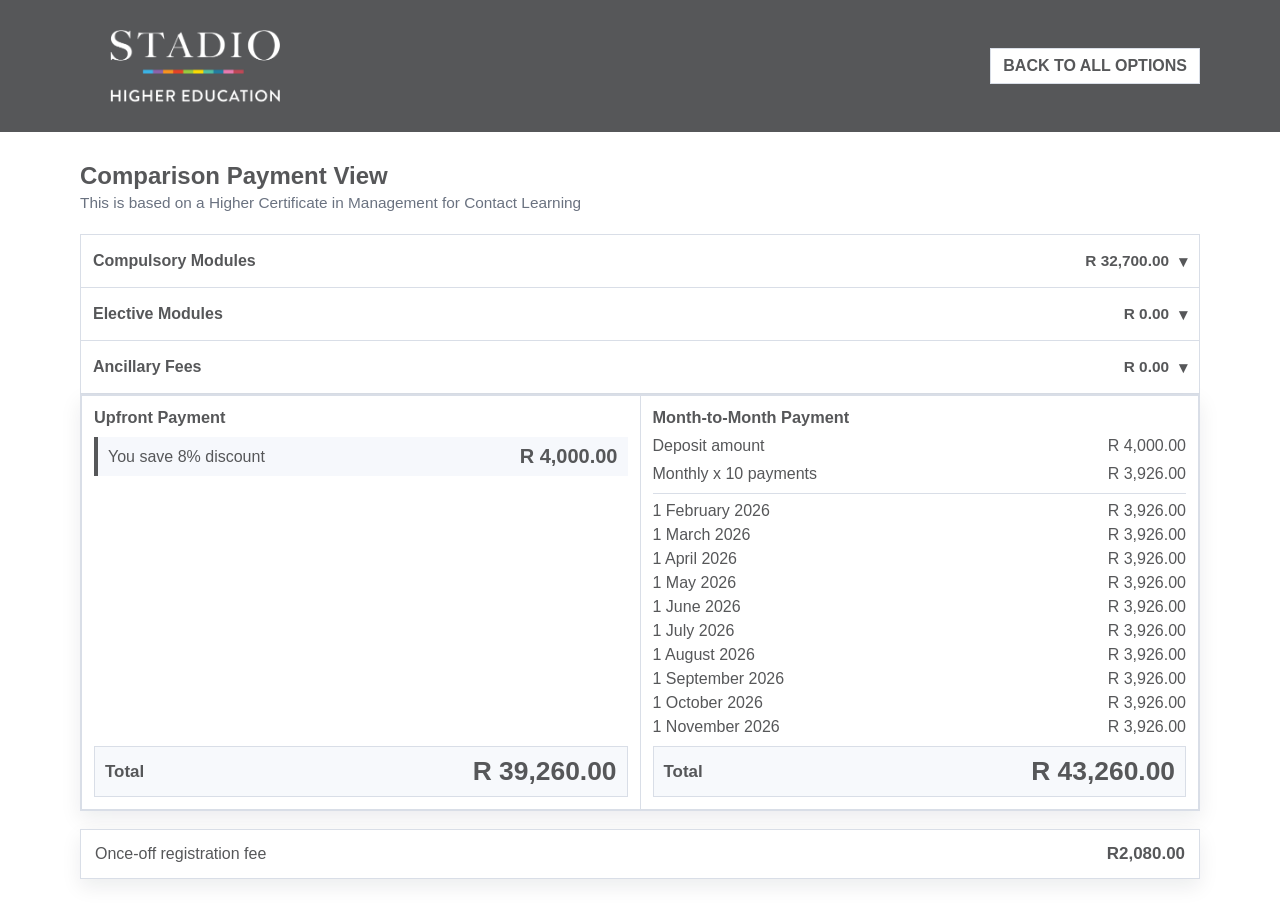
==== commit faeb9345: "Remove reg fee" ====
--- a/option-1.html
+++ b/option-1.html
@@ -67,27 +67,15 @@
         </div>
       </section>
 
-      <section class="accordion">
-        <button class="acc-btn" type="button" data-acc="opt1-registration-panel" data-acc-group="opt1">
-          <span>Registration Fee</span>
-          <span class="acc-meta"><strong id="opt1-registration-value">R2,080.00</strong><span>▾</span></span>
-        </button>
-        <div class="acc-panel" id="opt1-registration-panel">
-          <div class="registration-options opt1-registration-options">
-            <label><input type="radio" name="opt1-registration" value="2080" checked /> First-time registration fee</label>
-            <label><input type="radio" name="opt1-registration" value="1080" /> Subsequent registration fee</label>
-          </div>
-        </div>
-      </section>
     </section>
 
     <section class="prototype opt1-pricing">
       <div class="split edge-cards">
         <article class="col">
           <h3>Upfront Payment</h3>
-          <div class="value-row"><span>You save 8% discount</span><strong id="opt1-save-value">R4,000.00</strong></div>
+          <div class="value-row opt1-savings-row"><span>You save 8% discount</span><strong id="opt1-save-value">R4,000.00</strong></div>
           <div class="highlight label-row opt1-total-row">
-            <span>Total upfront payment</span>
+            <span>Total</span>
             <strong id="opt1-full-price" class="opt1-total-amount">R39,260.00</strong>
           </div>
         </article>
@@ -98,10 +86,17 @@
           <div class="value-row"><span>Monthly x 10 payments</span><span id="opt1-monthly" class="opt1-regular-amount">R3,868.00</span></div>
           <div class="schedule-list" id="opt1-schedule"></div>
           <div class="highlight label-row opt1-total-row">
-            <span>Total cost for month-to-month payment</span>
+            <span>Total</span>
             <strong id="opt1-monthly-total" class="opt1-total-amount">R42,680.00</strong>
           </div>
         </article>
+      </div>
+    </section>
+
+    <section class="prototype registration-separate-card" id="opt1-registration-card">
+      <div class="registration-line">
+        <span>Once-off registration fee</span>
+        <strong>R2,080.00</strong>
       </div>
     </section>
   </main>
--- a/styles.css
+++ b/styles.css
@@ -1,5 +1,5 @@
 :root {
-  --ink: #20232a;
+  --ink: #565759;
   --muted: #6a7280;
   --line: #d9dee7;
   --panel: #ffffff;
@@ -721,6 +721,17 @@
   font-weight: 400;
 }
 
+.opt1-savings-row {
+  background: #f6f8fc;
+  border-left: 4px solid #565759;
+  padding: 8px 10px;
+}
+
+.opt1-savings-row strong {
+  font-size: 1.25rem;
+  font-weight: 700;
+}
+
 .section-divider {
   border-top: 1px solid var(--line);
 }
@@ -756,6 +767,26 @@
 
 .opt2-registration-options {
   gap: 18px;
+}
+
+.registration-separate-card {
+  margin-top: 18px;
+}
+
+.registration-line {
+  display: flex;
+  align-items: center;
+  justify-content: space-between;
+  gap: 10px;
+  color: #565759;
+}
+
+.registration-line span {
+  font-weight: 500;
+}
+
+.registration-line strong {
+  font-size: 1.06rem;
 }
 
 .opt2-page .option-item.opt2-focus-row {
@@ -806,6 +837,29 @@
   gap: 18px;
 }
 
+.opt3-breakdown-divider {
+  border-top: 1px solid var(--line);
+  margin: 14px 0 12px;
+  padding: 6px 0;
+}
+
+.opt3-monthly-row {
+  padding-left: 6px;
+}
+
+#opt3-monthly-breakdown {
+  border-top: 0;
+  padding-top: 0;
+  gap: 8px;
+}
+
+.opt3-semester-total {
+  border-top: 1px solid var(--line);
+  margin-top: 8px;
+  padding-top: 10px;
+  font-weight: 700;
+}
+
 #opt2-breakdown-list {
   border-top: 0;
   padding-top: 8px;
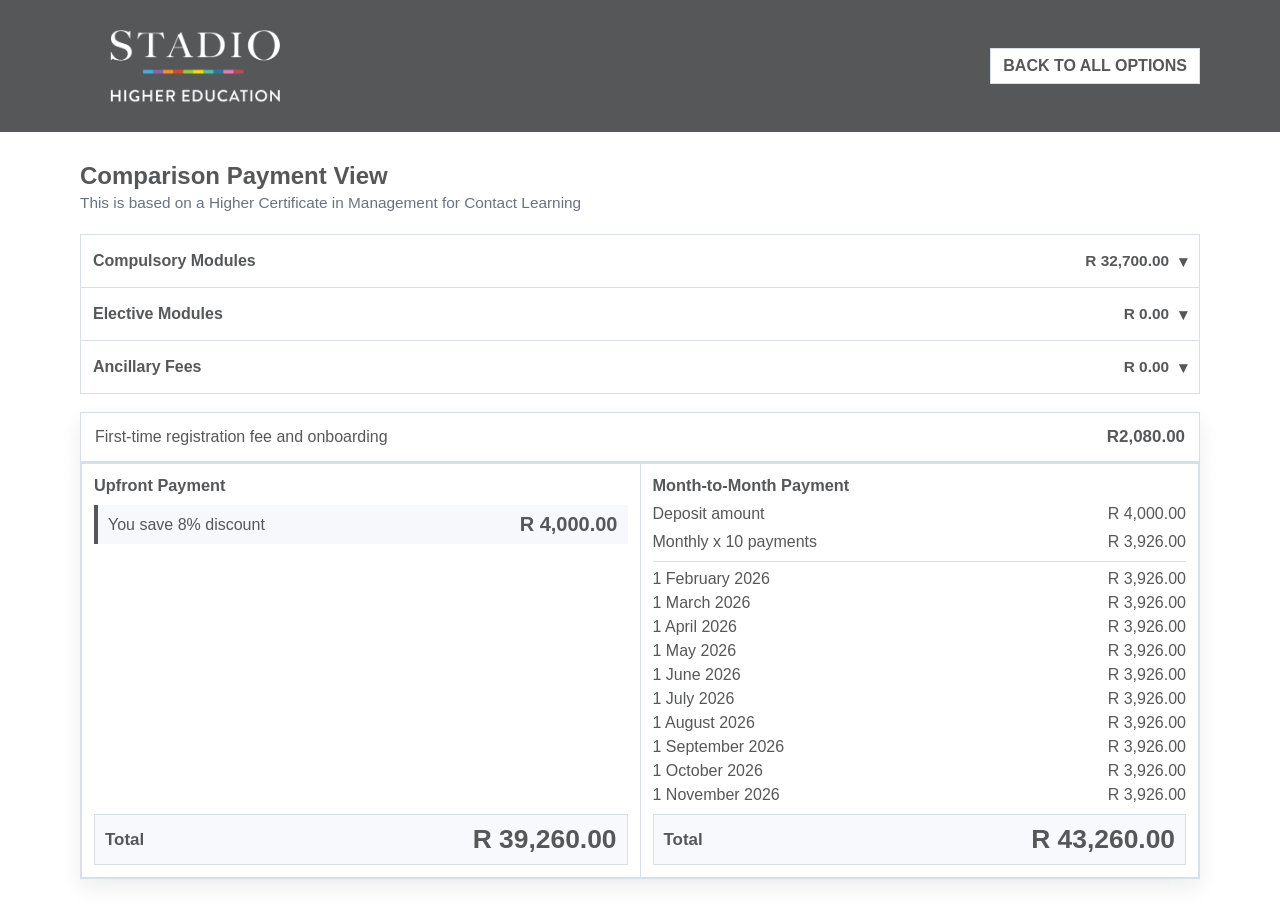
==== commit 2d50eb99: "Adding prompts" ====
--- a/option-1.html
+++ b/option-1.html
@@ -69,6 +69,13 @@
 
     </section>
 
+    <section class="prototype registration-separate-card" id="opt1-registration-card">
+      <div class="registration-line">
+        <span>First-time registration fee and onboarding</span>
+        <strong>R2,080.00</strong>
+      </div>
+    </section>
+
     <section class="prototype opt1-pricing">
       <div class="split edge-cards">
         <article class="col">
@@ -92,13 +99,6 @@
         </article>
       </div>
     </section>
-
-    <section class="prototype registration-separate-card" id="opt1-registration-card">
-      <div class="registration-line">
-        <span>Once-off registration fee</span>
-        <strong>R2,080.00</strong>
-      </div>
-    </section>
   </main>
 
   <script src="prototypes.js"></script>
--- a/styles.css
+++ b/styles.css
@@ -436,13 +436,18 @@
 }
 
 .prototype.opt2-payment-wrap {
-  padding-top: 0;
-  padding-bottom: 0;
+  padding: 0;
+  border: 0;
+  box-shadow: none;
 }
 
 .opt2-page .prototype.opt2-payment-wrap {
-  padding-top: 0;
-  padding-bottom: 0;
+  padding: 0;
+}
+
+.opt2-page .opt2-payment-wrap .split.edge-cards {
+  margin-left: 0;
+  margin-right: 0;
 }
 
 .prototype.opt3-payment-block {
@@ -456,7 +461,7 @@
 }
 
 #opt3-core-root {
-  margin-bottom: 18px;
+  margin-bottom: 0;
 }
 
 .opt3-results {
@@ -525,7 +530,7 @@
   border: 0;
   background: transparent;
   padding: 0;
-  color: var(--ink);
+  color: #565759;
   text-decoration: underline;
   font-weight: 700;
   cursor: pointer;
@@ -721,6 +726,12 @@
   font-weight: 400;
 }
 
+#opt1-compulsory-panel .option-item strong,
+#opt1-elective-panel .option-item strong,
+#opt1-fee-panel .option-item strong {
+  font-weight: 400;
+}
+
 .opt1-savings-row {
   background: #f6f8fc;
   border-left: 4px solid #565759;
@@ -740,6 +751,18 @@
   margin-top: 8px;
   border-top: 1px solid var(--line);
   padding-top: 10px;
+}
+
+#opt2-compulsory-panel .option-item strong {
+  font-weight: 400;
+}
+
+#opt2-breakdown-list .schedule-item strong {
+  font-weight: 400;
+}
+
+#opt2-breakdown-toggle {
+  font-weight: 400;
 }
 
 .semester-divider {
@@ -839,18 +862,81 @@
 
 .opt3-breakdown-divider {
   border-top: 1px solid var(--line);
-  margin: 14px 0 12px;
-  padding: 6px 0;
+  margin: 6px 0 4px;
+  padding: 2px 0;
 }
 
 .opt3-monthly-row {
-  padding-left: 6px;
+  padding: 0;
+}
+
+.opt3-monthly-row strong {
+  color: #565759;
+}
+
+.opt3-monthly-right {
+  display: flex;
+  flex-direction: column;
+  align-items: flex-end;
+  gap: 4px;
+}
+
+.opt3-registration-toggle {
+  background: transparent;
+  padding: 2px 0 0;
+  margin: 0;
+  display: flex;
+  align-items: center;
+  justify-content: space-between;
+  gap: 10px;
+}
+
+.opt3-registration-toggle.hidden {
+  display: none;
+}
+
+.opt3-registration-toggle p {
+  margin: 0;
+  color: #565759;
+  font-size: 14px;
+}
+
+.opt3-inline-radios {
+  display: inline-flex;
+  align-items: center;
+  gap: 14px;
+}
+
+.opt3-inline-radios label {
+  display: inline-flex;
+  align-items: center;
+  gap: 6px;
+  font-size: 14px;
+}
+
+.opt3-prior-study-row {
+  align-items: flex-start;
+}
+
+.opt3-prior-study-row span {
+  color: #565759;
+}
+
+.opt3-semester-note {
+  margin-top: 0;
+  margin-bottom: 8px;
 }
 
 #opt3-monthly-breakdown {
   border-top: 0;
-  padding-top: 0;
-  gap: 8px;
+  padding: 14px;
+  gap: 10px;
+  background: #fff;
+  border: 1px solid var(--line);
+}
+
+.opt3-results .schedule-item .opt3-schedule-amount {
+  font-weight: 400;
 }
 
 .opt3-semester-total {
@@ -858,6 +944,265 @@
   margin-top: 8px;
   padding-top: 10px;
   font-weight: 700;
+}
+
+.opt3-semester-total strong {
+  font-weight: 700;
+}
+
+.opt3-payment-block {
+  padding: 0;
+  margin-bottom: 0;
+  box-shadow: none;
+}
+
+.opt3-payment-block .tab-row {
+  border: 1px solid #bcc4cf;
+}
+
+.opt3-payment-block .tab-btn {
+  min-height: 54px;
+  font-size: 1.03rem;
+}
+
+.opt3-payment-block .tab-btn.active {
+  background: #d4dae4;
+}
+
+#opt3-core-root .accordion {
+  border: 0;
+  border-bottom: 1px solid #bcc4cf;
+}
+
+#opt3-core-root .accordion:last-child {
+  border-bottom: 1px solid #bcc4cf;
+}
+
+#opt3-core-root .acc-btn {
+  background: #ffffff;
+  color: #565759;
+  font-weight: 700;
+  min-height: 54px;
+  padding: 14px;
+}
+
+#opt3-core-root .acc-btn span:last-child {
+  color: #565759;
+}
+
+#opt3-core-root .acc-panel {
+  padding: 14px;
+}
+
+#opt3-registration-card {
+  margin-top: 0;
+  box-shadow: none;
+  border: 0;
+  border-bottom: 1px solid #bcc4cf;
+}
+
+#opt3-registration-card .registration-line {
+  color: #565759;
+}
+
+#opt3-registration-card .registration-line span {
+  font-weight: 600;
+}
+
+#opt3-breakdown-toggle {
+  font-weight: 400;
+  font-size: 14px;
+}
+
+.opt3-registration-minimal {
+  border: 0;
+  border-bottom: 1px solid #bcc4cf;
+  box-shadow: none;
+  padding: 14px;
+}
+
+.opt3-registration-divider {
+  border-top: 1px solid var(--line);
+  margin-top: 4px;
+  margin-bottom: 4px;
+}
+
+.opt3-study-start {
+  border: 1px solid var(--line);
+  background: #fff;
+  padding: 10px;
+  margin: 0 0 8px;
+  display: flex;
+  align-items: center;
+  justify-content: space-between;
+  flex-wrap: wrap;
+  gap: 12px;
+}
+
+.opt3-study-start.hidden {
+  display: none;
+}
+
+.opt3-study-start p {
+  margin: 0;
+  color: #565759;
+}
+
+.opt3-start-toggle {
+  display: inline-flex;
+  border: 1px solid var(--line);
+}
+
+.opt3-start-btn {
+  border: 0;
+  border-right: 1px solid var(--line);
+  background: #fff;
+  color: #565759;
+  min-height: 36px;
+  padding: 0 12px;
+  cursor: pointer;
+}
+
+.opt3-start-btn:last-child {
+  border-right: 0;
+}
+
+.opt3-start-btn.active {
+  background: #dfe4ed;
+  font-weight: 700;
+}
+
+.opt3-support-copy {
+  margin: 0;
+  color: #565759;
+  font-size: 0.92rem;
+}
+
+.opt3-selected-focus-summary {
+  font-weight: 600;
+  color: #565759;
+}
+
+.opt3-acc-heading {
+  display: flex;
+  flex-direction: column;
+  align-items: flex-start;
+  gap: 6px;
+}
+
+.opt3-focus-collapsed-copy {
+  font-size: 0.9rem;
+  font-weight: 400;
+  color: #565759;
+}
+
+.opt3-ancillary-banner {
+  margin-top: 0;
+  padding: 14px;
+  gap: 6px;
+  box-shadow: none;
+  border: 0;
+  border-bottom: 1px solid #bcc4cf;
+  background: #f3f4f6;
+}
+
+.opt3-ancillary-banner h3 {
+  margin: 0 0 6px;
+  font-size: 1rem;
+  color: #565759;
+  font-weight: 500;
+}
+
+.opt3-ancillary-banner p {
+  margin: 0;
+  color: #565759;
+  font-size: 14px;
+}
+
+.opt3-ancillary-link {
+  color: #565759;
+  text-decoration: underline;
+  font-weight: 500;
+  font-size: 14px;
+}
+
+.opt3-results {
+  background: #f1f2f4;
+  padding: 18px 22px;
+  margin-top: 0;
+  box-shadow: none;
+  border: 0;
+}
+
+#tab-upfront .row {
+  background: transparent;
+  padding: 0;
+  margin: 0 0 10px;
+}
+
+#tab-monthly .opt3-monthly-row {
+  background: transparent;
+  padding: 0;
+  margin: 0 0 10px;
+}
+
+#tab-monthly .opt3-monthly-row .small {
+  margin-top: 6px;
+}
+
+#tab-monthly #opt3-monthly-amount {
+  font-size: 46px;
+}
+
+#opt3-monthly-breakdown .semester-divider {
+  margin: 0;
+  padding: 2px 0;
+}
+
+.opt3-full-plan-copy {
+  margin-top: 6px;
+  margin-bottom: 6px;
+  color: #565759;
+  text-decoration: underline;
+  font-size: 13px;
+}
+
+.opt3-unified-card {
+  border: 1px solid var(--line);
+  background: #fff;
+  box-shadow: var(--shadow);
+}
+
+.opt3-unified-card > .prototype {
+  margin-top: 0;
+  margin-bottom: 0;
+  border-left: 0;
+  border-right: 0;
+  box-shadow: none;
+}
+
+.opt3-unified-card > .prototype:first-child {
+  border-top: 0;
+}
+
+.opt3-unified-card > .prototype:last-child {
+  border-bottom: 0;
+}
+
+/* Option 3 border thickness override */
+.opt3-payment-block .tab-row,
+#opt3-core-root .accordion,
+#opt3-registration-card,
+.opt3-registration-minimal,
+.opt3-registration-divider,
+.opt3-study-start,
+.opt3-start-toggle,
+.opt3-start-btn,
+#opt3-monthly-breakdown,
+.opt3-semester-total,
+.opt3-ancillary-banner,
+.opt3-unified-card {
+  border-width: 2px;
 }
 
 #opt2-breakdown-list {
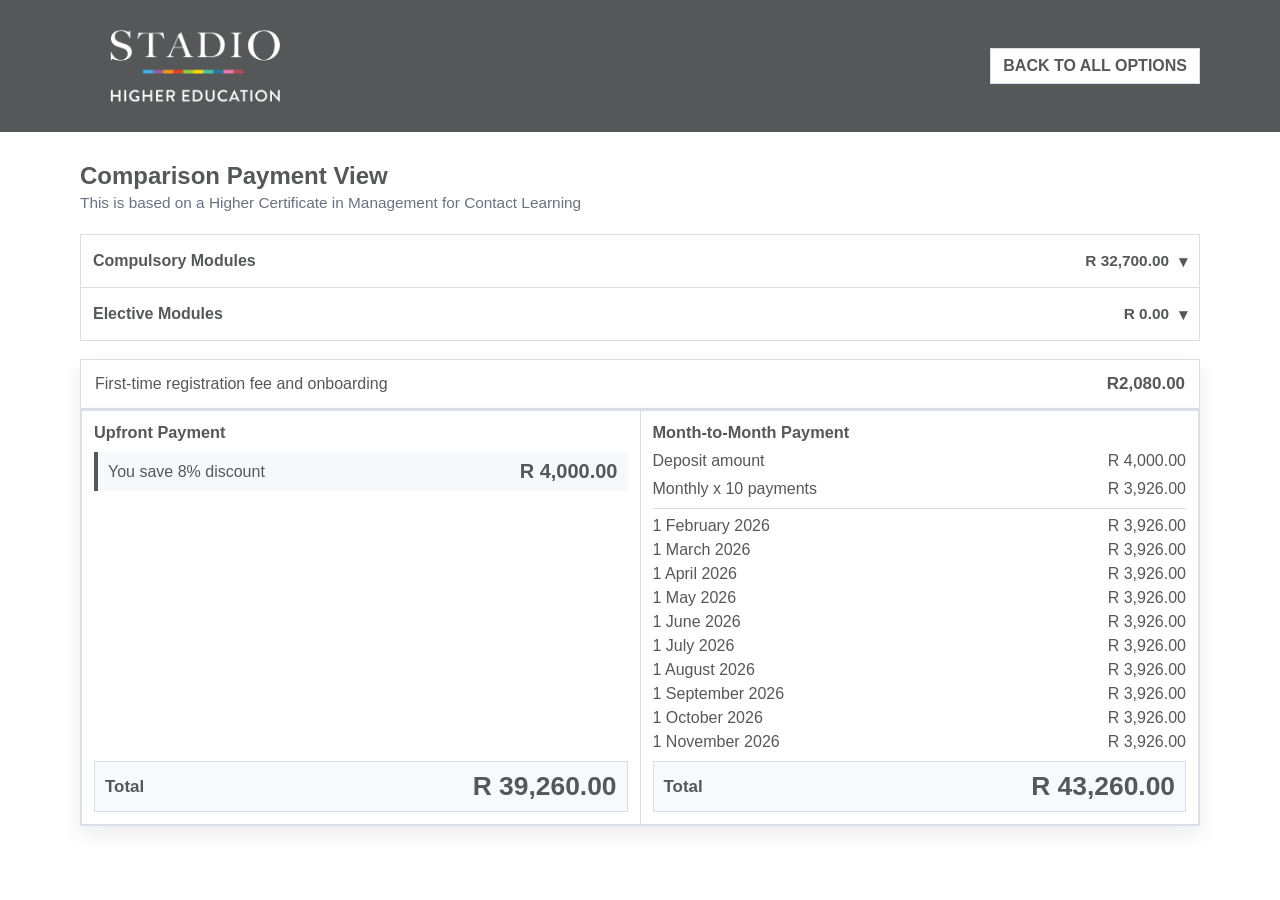
==== commit e56b43c3: "Removed ancillary fees" ====
--- a/option-1.html
+++ b/option-1.html
@@ -54,19 +54,6 @@
         </div>
       </section>
 
-      <section class="accordion">
-        <button class="acc-btn" type="button" data-acc="opt1-fee-panel" data-acc-group="opt1">
-          <span>Ancillary Fees</span>
-          <span class="acc-meta"><strong id="opt1-fee-total">R0.00</strong><span>▾</span></span>
-        </button>
-        <div class="acc-panel" id="opt1-fee-panel">
-          <div class="option-list" id="opt1-fees">
-            <div class="option-item"><label><input type="checkbox" data-price="900" /> Credit Accumulation and Transfer</label><strong>R900.00</strong></div>
-            <div class="option-item"><label><input type="checkbox" data-price="1040" /> Recognition of Prior Learning</label><strong>R1,040.00</strong></div>
-          </div>
-        </div>
-      </section>
-
     </section>
 
     <section class="prototype registration-separate-card" id="opt1-registration-card">
